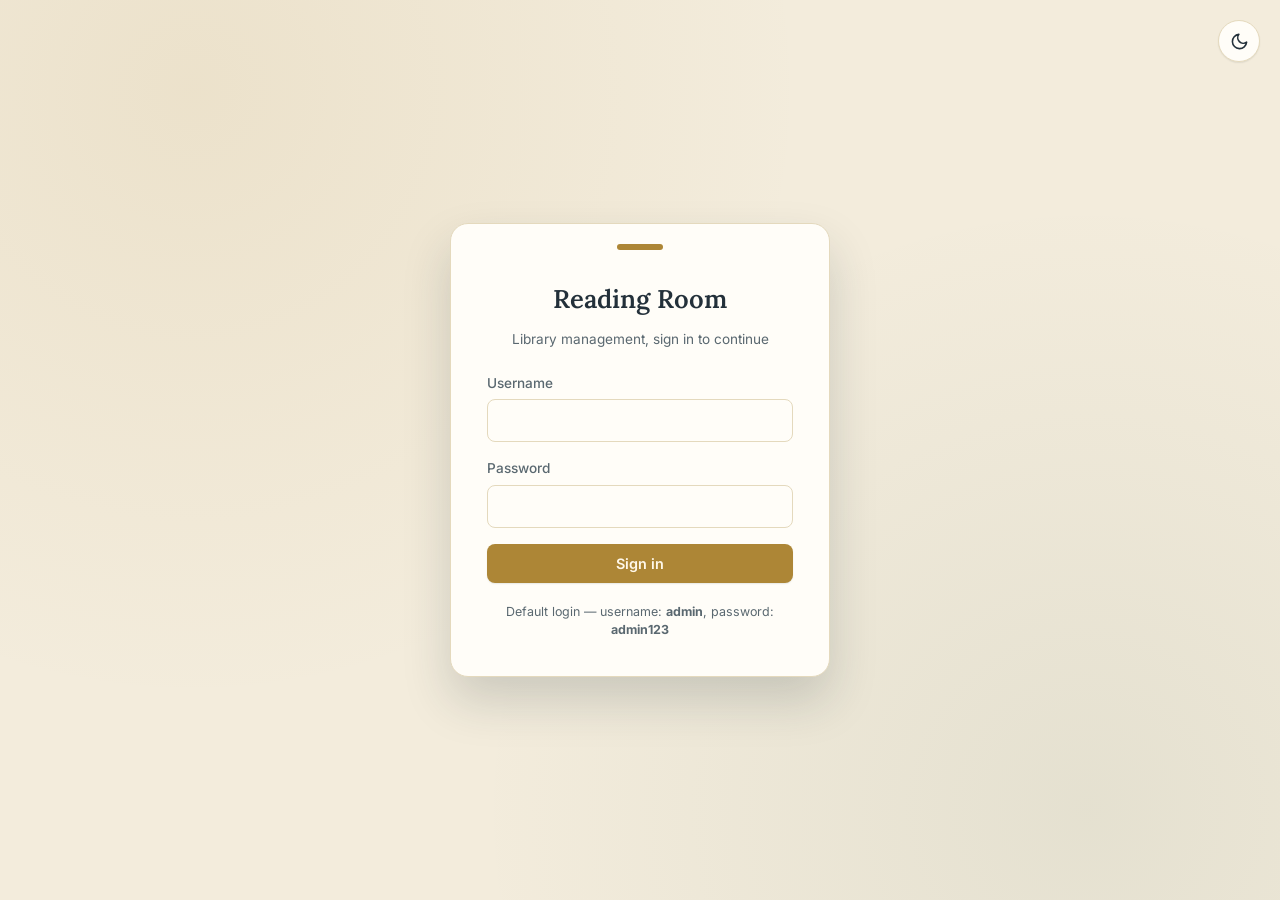
==== frontend/index.html @ c80c0e40 "feat: complete Library Management System with automated email reminders and secure .env configuratio" ====
<!DOCTYPE html>
<html lang="en">
<head>
<meta charset="UTF-8">
<meta name="viewport" content="width=device-width, initial-scale=1.0">
<script>(function(){try{var t=localStorage.getItem('lms-theme');if(t==='dark'){document.documentElement.setAttribute('data-theme','dark');}}catch(e){}})();</script>
<title>Sign in — Library Management System</title>
<link rel="stylesheet" href="css/style.css">
</head>
<body>
  <button class="theme-toggle-floating" onclick="toggleTheme()" aria-label="Switch to dark mode"></button>

  <div class="auth-screen">
    <div class="catalog-card">
      <h1>Reading Room</h1>
      <div class="eyebrow">Library management, sign in to continue</div>

      <div id="login-error" class="error-msg" style="display:none;"></div>

      <form id="login-form">
        <div class="field">
          <label for="username">Username</label>
          <input type="text" id="username" name="username" autocomplete="username" required>
        </div>
        <div class="field">
          <label for="password">Password</label>
          <input type="password" id="password" name="password" autocomplete="current-password" required>
        </div>
        <button type="submit" class="btn btn-primary btn-full">Sign in</button>
      </form>

      <div class="hint">Default login — username: <strong>admin</strong>, password: <strong>admin123</strong></div>
    </div>
  </div>

  <script src="js/api.js"></script>
  <script>
    (async function redirectIfLoggedIn() {
      try {
        const { user } = await api.me();
        if (user) window.location.href = "dashboard.html";
      } catch (e) { /* not logged in, stay on this page */ }
    })();

    document.getElementById("login-form").addEventListener("submit", async (e) => {
      e.preventDefault();
      const errorBox = document.getElementById("login-error");
      errorBox.style.display = "none";

      const username = document.getElementById("username").value.trim();
      const password = document.getElementById("password").value;

      try {
        await api.login(username, password);
        window.location.href = "dashboard.html";
      } catch (err) {
        errorBox.textContent = err.message;
        errorBox.style.display = "block";
      }
    });
  </script>
</body>
</html>
---- frontend/css/style.css ----
/* =========================================================
   Library Management System — "Reading Room" visual identity
   Palette: ink navy, parchment, brass, muted burgundy
   Type: Lora (serif, headings) + Inter (sans, UI/body)
   Modernized: softer depth, rounded surfaces, responsive
   sidebar drawer, and card-style tables on small screens.
   ========================================================= */

@import url('https://fonts.googleapis.com/css2?family=Lora:ital,wght@0,500;0,600;0,700;1,500&family=Inter:wght@400;500;600;700&display=swap');

:root {
  --ink: #23303a;
  --ink-soft: #5a6870;
  --parchment: #f3ecdc;
  --parchment-dark: #e8ddc4;
  --paper: #fffdf8;
  --brass: #ad8636;
  --brass-dark: #8a6924;
  --brass-soft: rgba(173, 134, 54, 0.12);
  --burgundy: #7c3b3b;
  --forest: #3c5a45;
  --line: #e4d9bd;
  --shadow-sm: 0 1px 2px rgba(35, 48, 58, 0.06), 0 1px 1px rgba(35, 48, 58, 0.04);
  --shadow-md: 0 8px 24px rgba(35, 48, 58, 0.08), 0 2px 6px rgba(35, 48, 58, 0.05);
  --shadow-lg: 0 24px 48px rgba(35, 48, 58, 0.18);
  --radius-sm: 8px;
  --radius-md: 12px;
  --radius-lg: 18px;
  --ease: cubic-bezier(0.4, 0, 0.2, 1);
  --sidebar-bg: #23303a;
  --sidebar-text: #f3ecdc;
  --badge-ok-bg: #e2ecdf;
  --badge-warn-bg: #f4e5cf;
  --badge-danger-bg: #f6e4e4;

  --font-display: 'Lora', Georgia, serif;
  --font-body: 'Inter', system-ui, sans-serif;
}

[data-theme="dark"] {
  --ink: #eef1f2;
  --ink-soft: #a7b2ba;
  --parchment: #151b21;
  --parchment-dark: #1e262d;
  --paper: #1b232a;
  --brass: #cf9f4e;
  --brass-dark: #e6b968;
  --brass-soft: rgba(207, 159, 78, 0.16);
  --burgundy: #e28b8b;
  --forest: #8fd0a0;
  --line: #333f48;
  --shadow-sm: 0 1px 2px rgba(0, 0, 0, 0.35);
  --shadow-md: 0 8px 24px rgba(0, 0, 0, 0.4), 0 2px 6px rgba(0, 0, 0, 0.3);
  --shadow-lg: 0 24px 48px rgba(0, 0, 0, 0.55);
  --sidebar-bg: #10151a;
  --badge-ok-bg: rgba(143, 208, 160, 0.16);
  --badge-warn-bg: rgba(207, 159, 78, 0.18);
  --badge-danger-bg: rgba(226, 139, 139, 0.16);
}

html { transition: background 0.2s var(--ease); }
body, .catalog-card, .paper-surface, .stat-card, .ledger-panel, .modal-box {
  transition: background-color 0.2s var(--ease), border-color 0.2s var(--ease), color 0.2s var(--ease);
}

* { box-sizing: border-box; }

html, body {
  margin: 0;
  padding: 0;
  background: var(--parchment);
  color: var(--ink);
  font-family: var(--font-body);
  font-size: 16px;
  line-height: 1.5;
  -webkit-font-smoothing: antialiased;
}

body { min-height: 100vh; }

h1, h2, h3 {
  font-family: var(--font-display);
  font-weight: 600;
  color: var(--ink);
  margin: 0 0 0.4em 0;
}

a { color: var(--brass-dark); }

button, input, select { font-family: inherit; }

/* ---------- Login screen ---------- */
.auth-screen {
  min-height: 100vh;
  display: flex;
  align-items: center;
  justify-content: center;
  padding: 24px;
  background:
    radial-gradient(circle at 15% 10%, rgba(173,134,54,0.10), transparent 45%),
    radial-gradient(circle at 85% 90%, rgba(60,90,69,0.08), transparent 45%),
    var(--parchment);
}

.catalog-card {
  background: var(--paper);
  border: 1px solid var(--line);
  border-radius: var(--radius-lg);
  box-shadow: var(--shadow-lg);
  width: 100%;
  max-width: 380px;
  padding: 44px 36px 36px;
  position: relative;
}

.catalog-card::before {
  content: "";
  position: absolute;
  top: 20px;
  left: 50%;
  transform: translateX(-50%);
  width: 46px;
  height: 6px;
  background: var(--brass);
  border-radius: 3px;
}

.catalog-card h1 {
  font-size: 1.6rem;
  text-align: center;
  margin-top: 12px;
}

.catalog-card .eyebrow {
  text-align: center;
  color: var(--ink-soft);
  font-size: 0.85rem;
  margin-bottom: 24px;
}

.field { margin-bottom: 16px; }

.field label {
  display: block;
  font-size: 0.85rem;
  color: var(--ink-soft);
  margin-bottom: 6px;
  font-weight: 500;
}

.field input, .field select, .field textarea {
  width: 100%;
  padding: 11px 13px;
  border: 1px solid var(--line);
  border-radius: var(--radius-sm);
  background: var(--paper);
  font-size: 0.95rem;
  color: var(--ink);
  transition: border-color 0.15s var(--ease), box-shadow 0.15s var(--ease);
}

.field input:focus, .field select:focus, .field textarea:focus {
  outline: none;
  border-color: var(--brass);
  box-shadow: 0 0 0 3px var(--brass-soft);
}

.btn {
  display: inline-flex;
  align-items: center;
  justify-content: center;
  gap: 6px;
  border: none;
  border-radius: var(--radius-sm);
  padding: 11px 20px;
  font-weight: 600;
  font-size: 0.9rem;
  cursor: pointer;
  transition: transform 0.08s var(--ease), background 0.15s var(--ease), box-shadow 0.15s var(--ease);
  box-shadow: var(--shadow-sm);
}

.btn-primary { background: var(--brass); color: #fff8ea; }
.btn-primary:hover { background: var(--brass-dark); box-shadow: var(--shadow-md); transform: translateY(-2px); }
.btn-secondary { background: var(--parchment-dark); color: var(--ink); box-shadow: none; }
.btn-secondary:hover { background: var(--line); box-shadow: var(--shadow-sm); transform: translateY(-2px); }
.btn-danger { background: var(--burgundy); color: #fdf3f3; }
.btn-danger:hover { background: #602c2c; box-shadow: var(--shadow-md); transform: translateY(-2px); }
.btn:active { transform: translateY(1px); box-shadow: none; }
.btn-full { width: 100%; }

.error-msg {
  background: var(--badge-danger-bg);
  border: 1px solid var(--burgundy);
  color: var(--burgundy);
  padding: 9px 13px;
  border-radius: var(--radius-sm);
  font-size: 0.85rem;
  margin-bottom: 14px;
}

.hint {
  text-align: center;
  font-size: 0.78rem;
  color: var(--ink-soft);
  margin-top: 20px;
}

/* ---------- App shell ---------- */
.app-shell {
  display: grid;
  grid-template-columns: 232px 1fr;
  min-height: 100vh;
}

.sidebar {
  background: var(--sidebar-bg);
  color: var(--sidebar-text);
  padding: 28px 20px;
  display: flex;
  flex-direction: column;
  position: sticky;
  top: 0;
  height: 100vh;
}

.sidebar .brand {
  font-family: var(--font-display);
  font-size: 1.2rem;
  font-weight: 700;
  margin-bottom: 4px;
}

.sidebar .brand-sub {
  font-size: 0.72rem;
  color: #a9b4ba;
  margin-bottom: 30px;
}

.sidebar nav {
  display: flex;
  flex-direction: column;
  gap: 3px;
}

.sidebar nav a {
  color: #cdd6da;
  text-decoration: none;
  padding: 10px 12px;
  border-radius: var(--radius-sm);
  font-size: 0.9rem;
  font-weight: 500;
  border-left: 3px solid transparent;
  transition: background 0.15s var(--ease), color 0.15s var(--ease), transform 0.15s var(--ease);
}

.sidebar nav a:hover { background: rgba(255,255,255,0.07); color: #fff; transform: translateX(2px); }

.sidebar nav a.active {
  color: #fff;
  background: rgba(173,134,54,0.22);
  border-left-color: var(--brass);
}

.sidebar .user-box {
  margin-top: auto;
  padding-top: 20px;
  border-top: 1px solid rgba(255,255,255,0.12);
  font-size: 0.8rem;
}

.sidebar .user-box .name { font-weight: 600; color: #fff; }
.sidebar .user-box .role { color: #a9b4ba; margin-bottom: 12px; text-transform: capitalize; }

/* ---------- Theme toggle ---------- */
.theme-toggle {
  display: flex;
  align-items: center;
  justify-content: center;
  gap: 8px;
  width: 100%;
  background: rgba(255,255,255,0.06);
  border: 1px solid rgba(255,255,255,0.14);
  color: var(--sidebar-text);
  padding: 9px 12px;
  border-radius: var(--radius-sm);
  cursor: pointer;
  font-size: 0.82rem;
  font-weight: 500;
  margin-bottom: 12px;
  transition: background 0.15s var(--ease), transform 0.1s var(--ease);
}
.theme-toggle:hover { background: rgba(255,255,255,0.14); transform: translateY(-1px); }
.theme-toggle:active { transform: translateY(0); }
.theme-toggle svg { width: 16px; height: 16px; flex-shrink: 0; }

.theme-toggle-floating {
  position: fixed;
  top: 20px;
  right: 20px;
  width: 42px;
  height: 42px;
  border-radius: 50%;
  background: var(--paper);
  border: 1px solid var(--line);
  color: var(--ink);
  display: flex;
  align-items: center;
  justify-content: center;
  cursor: pointer;
  box-shadow: var(--shadow-sm);
  transition: box-shadow 0.15s var(--ease), transform 0.15s var(--ease);
  z-index: 20;
}
.theme-toggle-floating:hover { box-shadow: var(--shadow-md); transform: translateY(-2px); }
.theme-toggle-floating:active { transform: translateY(0); }
.theme-toggle-floating svg { width: 19px; height: 19px; }

/* Mobile topbar + drawer controls (hidden on desktop) */
.mobile-topbar { display: none; }
.sidebar-backdrop { display: none; }
.sidebar-close { display: none; }

.main {
  padding: 32px 40px;
  max-width: 1200px;
  width: 100%;
}

.page-header {
  display: flex;
  align-items: flex-end;
  justify-content: space-between;
  margin-bottom: 24px;
  flex-wrap: wrap;
  gap: 12px;
}

.page-header p {
  color: var(--ink-soft);
  margin: 4px 0 0 0;
  font-size: 0.92rem;
}

/* ---------- Stat cards ---------- */
.stat-grid {
  display: grid;
  grid-template-columns: repeat(auto-fit, minmax(180px, 1fr));
  gap: 16px;
  margin-bottom: 32px;
}

.stat-card {
  background: var(--paper);
  border: 1px solid var(--line);
  border-radius: var(--radius-md);
  padding: 20px 22px;
  box-shadow: var(--shadow-sm);
  transition: box-shadow 0.15s var(--ease), transform 0.15s var(--ease);
}

.stat-card:hover { box-shadow: var(--shadow-md); transform: translateY(-1px); }

.stat-card .value {
  font-family: var(--font-display);
  font-size: 2rem;
  font-weight: 700;
  color: var(--ink);
  line-height: 1.1;
}

.stat-card .label {
  color: var(--ink-soft);
  font-size: 0.82rem;
  margin-top: 4px;
}

.stat-card.warn .value { color: var(--burgundy); }

/* ---------- Ledger tables ---------- */
.ledger-panel {
  background: var(--paper);
  border: 1px solid var(--line);
  border-radius: var(--radius-md);
  overflow: hidden;
  box-shadow: var(--shadow-sm);
}

.ledger-toolbar {
  display: flex;
  gap: 10px;
  padding: 16px 20px;
  border-bottom: 1px solid var(--line);
  flex-wrap: wrap;
  align-items: center;
  justify-content: space-between;
}

.ledger-toolbar .search-box {
  flex: 1;
  min-width: 180px;
  max-width: 320px;
}

.ledger-toolbar .search-box input,
.ledger-toolbar select {
  width: 100%;
  padding: 9px 13px;
  border: 1px solid var(--line);
  border-radius: var(--radius-sm);
  font-family: var(--font-body);
  background: var(--paper);
  color: var(--ink);
  transition: border-color 0.15s var(--ease), box-shadow 0.15s var(--ease);
}

.ledger-toolbar .search-box input:focus,
.ledger-toolbar select:focus {
  outline: none;
  border-color: var(--brass);
  box-shadow: 0 0 0 3px var(--brass-soft);
}

table.ledger {
  width: 100%;
  border-collapse: collapse;
  font-size: 0.9rem;
}

table.ledger thead th {
  text-align: left;
  padding: 12px 20px;
  background: var(--parchment-dark);
  color: var(--ink-soft);
  font-weight: 600;
  font-size: 0.76rem;
  letter-spacing: 0.02em;
  border-bottom: 1px solid var(--line);
}

table.ledger tbody td {
  padding: 14px 20px;
  border-bottom: 1px solid var(--line);
  vertical-align: middle;
}

table.ledger tbody tr:last-child td { border-bottom: none; }
table.ledger tbody tr { transition: background 0.12s var(--ease); }
table.ledger tbody tr:hover { background: var(--brass-soft); }

.badge {
  display: inline-block;
  padding: 4px 11px;
  border-radius: 20px;
  font-size: 0.74rem;
  font-weight: 600;
  white-space: nowrap;
}

.badge-ok { background: var(--badge-ok-bg); color: var(--forest); }
.badge-warn { background: var(--badge-warn-bg); color: var(--brass-dark); }
.badge-danger { background: var(--badge-danger-bg); color: var(--burgundy); }

.row-actions { display: flex; gap: 6px; flex-wrap: wrap; }
.row-actions button {
  border: none;
  background: var(--parchment-dark);
  cursor: pointer;
  font-size: 0.8rem;
  font-weight: 600;
  color: var(--brass-dark);
  padding: 6px 12px;
  border-radius: 20px;
  transition: background 0.15s var(--ease), transform 0.1s var(--ease), box-shadow 0.15s var(--ease);
}
.row-actions button:hover { background: var(--line); transform: translateY(-1px); box-shadow: var(--shadow-sm); }
.row-actions button:active { transform: translateY(0); }
.row-actions button.danger { color: var(--burgundy); }

.empty-state {
  padding: 44px 20px;
  text-align: center;
  color: var(--ink-soft);
}

/* ---------- Modal ---------- */
.modal-overlay {
  position: fixed;
  inset: 0;
  background: rgba(35,48,58,0.5);
  backdrop-filter: blur(2px);
  display: none;
  align-items: center;
  justify-content: center;
  padding: 20px;
  z-index: 50;
}

.modal-overlay.open { display: flex; animation: fadeIn 0.15s var(--ease); }

@keyframes fadeIn { from { opacity: 0; } to { opacity: 1; } }
@keyframes slideUp { from { opacity: 0; transform: translateY(12px) scale(0.98); } to { opacity: 1; transform: translateY(0) scale(1); } }

.modal-box {
  background: var(--paper);
  border-radius: var(--radius-lg);
  width: 100%;
  max-width: 460px;
  max-height: 90vh;
  overflow-y: auto;
  padding: 28px 30px;
  box-shadow: var(--shadow-lg);
  animation: slideUp 0.18s var(--ease);
}

.modal-box h2 { font-size: 1.2rem; }

.modal-footer {
  display: flex;
  justify-content: flex-end;
  gap: 10px;
  margin-top: 22px;
}

.form-grid {
  display: grid;
  grid-template-columns: 1fr 1fr;
  gap: 0 14px;
}
.form-grid .field.full { grid-column: 1 / -1; }

.toast {
  position: fixed;
  bottom: 24px;
  right: 24px;
  left: 24px;
  margin: 0 auto;
  max-width: 360px;
  background: var(--sidebar-bg);
  color: #fff;
  padding: 13px 18px;
  border-radius: var(--radius-sm);
  font-size: 0.88rem;
  box-shadow: var(--shadow-lg);
  opacity: 0;
  transform: translateY(8px);
  transition: opacity 0.2s var(--ease), transform 0.2s var(--ease);
  z-index: 100;
  pointer-events: none;
}
.toast.show { opacity: 1; transform: translateY(0); }
.toast.error { background: var(--burgundy); }

@media (min-width: 560px) {
  .toast { left: auto; margin: 0; }
}

/* =========================================================
   Responsive: tablet and mobile
   ========================================================= */
@media (max-width: 900px) {
  .app-shell { grid-template-columns: 1fr; }

  .mobile-topbar {
    display: flex;
    align-items: center;
    justify-content: space-between;
    gap: 12px;
    padding: 14px 18px;
    background: var(--sidebar-bg);
    color: var(--sidebar-text);
    position: sticky;
    top: 0;
    z-index: 30;
  }

  .mobile-topbar .brand {
    font-family: var(--font-display);
    font-weight: 700;
    font-size: 1.05rem;
    color: #fff;
  }

  .menu-toggle {
    background: rgba(255,255,255,0.08);
    border: none;
    color: #fff;
    width: 38px;
    height: 38px;
    border-radius: var(--radius-sm);
    display: flex;
    align-items: center;
    justify-content: center;
    cursor: pointer;
    flex-shrink: 0;
    transition: background 0.15s var(--ease), transform 0.1s var(--ease);
  }
  .menu-toggle:hover { background: rgba(255,255,255,0.16); transform: translateY(-1px); }
  .menu-toggle:active { transform: translateY(0); }
  .menu-toggle svg { width: 20px; height: 20px; }

  .sidebar {
    position: fixed;
    top: 0;
    left: 0;
    height: 100vh;
    width: 260px;
    max-width: 82vw;
    transform: translateX(-100%);
    transition: transform 0.22s var(--ease);
    z-index: 60;
    box-shadow: var(--shadow-lg);
  }

  .sidebar.open { transform: translateX(0); }

  .sidebar-close {
    display: block;
    position: absolute;
    top: 18px;
    right: 16px;
    background: none;
    border: none;
    color: #cdd6da;
    font-size: 1.4rem;
    cursor: pointer;
    line-height: 1;
  }

  .sidebar-backdrop {
    display: none;
    position: fixed;
    inset: 0;
    background: rgba(20,26,31,0.5);
    z-index: 55;
  }
  .sidebar-backdrop.open { display: block; }

  .main { padding: 22px 18px; }
  .form-grid { grid-template-columns: 1fr; }
}

@media (max-width: 640px) {
  .page-header { align-items: flex-start; }
  .page-header .btn { width: 100%; }
  .page-header > div:first-child { width: 100%; }

  .stat-grid { grid-template-columns: repeat(2, 1fr); gap: 10px; }
  .stat-card { padding: 14px 16px; }
  .stat-card .value { font-size: 1.5rem; }

  /* Turn ledger tables into stacked cards */
  table.ledger thead { display: none; }
  table.ledger, table.ledger tbody, table.ledger tr, table.ledger td { display: block; width: 100%; }
  table.ledger tbody tr {
    padding: 14px 16px;
    border-bottom: 1px solid var(--line);
  }
  table.ledger tbody td {
    display: flex;
    justify-content: space-between;
    align-items: center;
    gap: 12px;
    padding: 6px 0;
    border-bottom: none;
    text-align: right;
  }
  table.ledger tbody td[data-label]::before {
    content: attr(data-label);
    color: var(--ink-soft);
    font-size: 0.76rem;
    font-weight: 600;
    text-align: left;
  }
  table.ledger tbody td:empty,
  table.ledger tbody td:not([data-label]) { justify-content: flex-end; }
  .row-actions { justify-content: flex-end; width: 100%; }

  table.ledger tbody td.empty-state {
    display: block;
    text-align: center;
    padding: 40px 16px;
  }

  .modal-box { padding: 22px 20px; border-radius: var(--radius-md); }
}
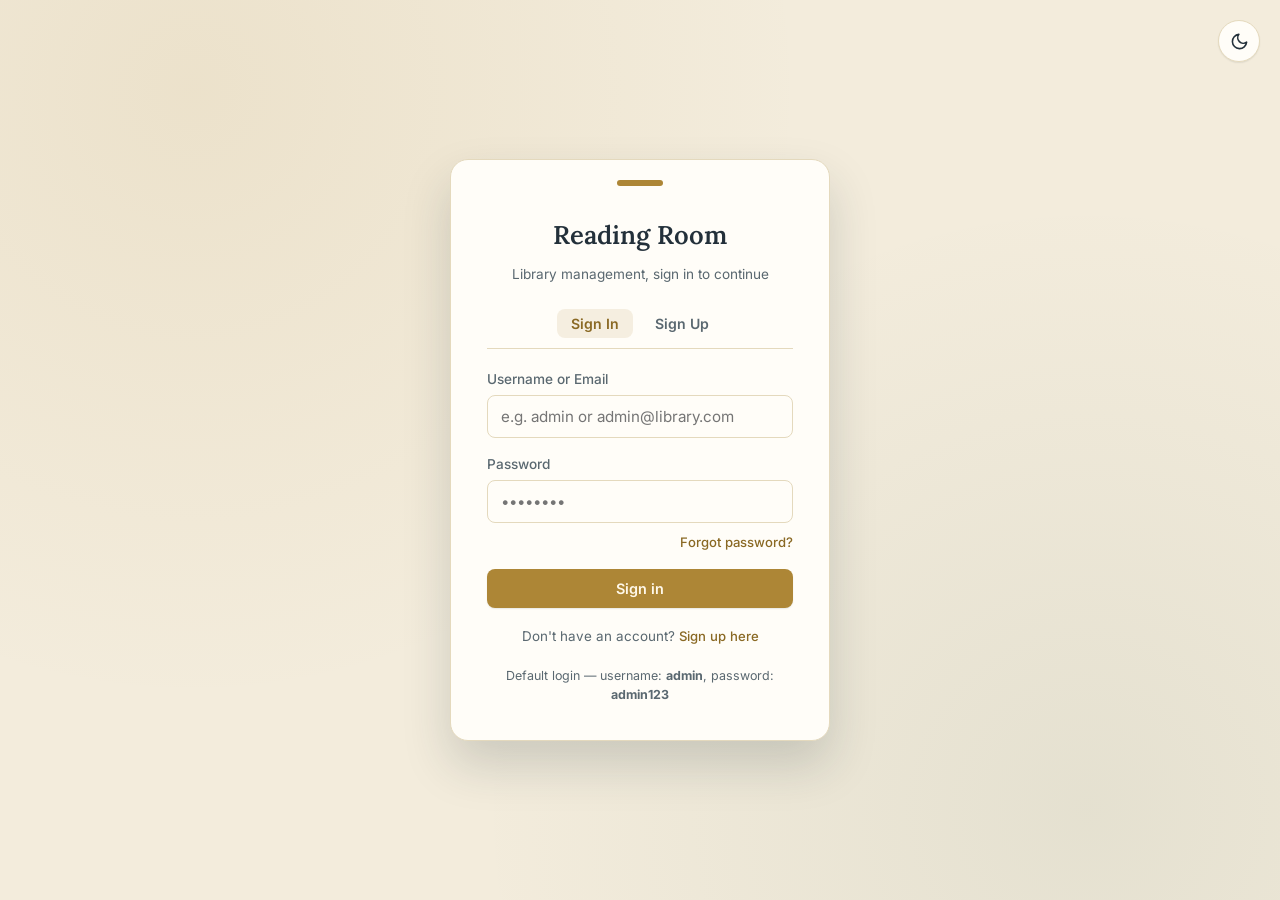
==== commit 1abb54b8: "feat: add user registration (sign-up) and forgot/reset password via SMTP" ====
--- a/frontend/index.html
+++ b/frontend/index.html
@@ -4,7 +4,7 @@
 <meta charset="UTF-8">
 <meta name="viewport" content="width=device-width, initial-scale=1.0">
 <script>(function(){try{var t=localStorage.getItem('lms-theme');if(t==='dark'){document.documentElement.setAttribute('data-theme','dark');}}catch(e){}})();</script>
-<title>Sign in — Library Management System</title>
+<title>Account Access — Library Management System</title>
 <link rel="stylesheet" href="css/style.css">
 </head>
 <body>
@@ -13,49 +13,316 @@
   <div class="auth-screen">
     <div class="catalog-card">
       <h1>Reading Room</h1>
-      <div class="eyebrow">Library management, sign in to continue</div>
-
-      <div id="login-error" class="error-msg" style="display:none;"></div>
-
-      <form id="login-form">
-        <div class="field">
-          <label for="username">Username</label>
-          <input type="text" id="username" name="username" autocomplete="username" required>
+      <div class="eyebrow" id="auth-eyebrow">Library management, sign in to continue</div>
+
+      <div id="auth-error" class="error-msg" style="display:none;"></div>
+      <div id="auth-success" class="success-msg" style="display:none;"></div>
+
+      <!-- Navigation Tabs (Login & Register) -->
+      <div class="auth-nav" id="auth-nav">
+        <button type="button" class="auth-nav-tab active" id="tab-login" onclick="showView('login')">Sign In</button>
+        <button type="button" class="auth-nav-tab" id="tab-register" onclick="showView('register')">Sign Up</button>
+      </div>
+
+      <!-- VIEW 1: SIGN IN -->
+      <div id="view-login">
+        <form id="login-form">
+          <div class="field">
+            <label for="login-id">Username or Email</label>
+            <input type="text" id="login-id" name="username" autocomplete="username" placeholder="e.g. admin or admin@library.com" required>
+          </div>
+          <div class="field">
+            <label for="login-password">Password</label>
+            <input type="password" id="login-password" name="password" autocomplete="current-password" placeholder="••••••••" required>
+          </div>
+          <div class="auth-sublink-row">
+            <a href="#" onclick="showView('forgot'); return false;">Forgot password?</a>
+          </div>
+          <button type="submit" class="btn btn-primary btn-full">Sign in</button>
+        </form>
+        <div class="auth-switch">
+          Don't have an account? <a href="#" onclick="showView('register'); return false;">Sign up here</a>
         </div>
-        <div class="field">
-          <label for="password">Password</label>
-          <input type="password" id="password" name="password" autocomplete="current-password" required>
+        <div class="hint">Default login — username: <strong>admin</strong>, password: <strong>admin123</strong></div>
+      </div>
+
+      <!-- VIEW 2: SIGN UP -->
+      <div id="view-register" style="display:none;">
+        <form id="register-form">
+          <div class="field">
+            <label for="reg-name">Full Name</label>
+            <input type="text" id="reg-name" placeholder="Jane Doe" required>
+          </div>
+          <div class="field">
+            <label for="reg-email">Email Address</label>
+            <input type="email" id="reg-email" placeholder="jane@example.com" required>
+          </div>
+          <div class="field">
+            <label for="reg-username">Username</label>
+            <input type="text" id="reg-username" placeholder="janedoe" autocomplete="username" required>
+          </div>
+          <div class="field">
+            <label for="reg-password">Password (min. 6 characters)</label>
+            <input type="password" id="reg-password" minlength="6" placeholder="••••••••" autocomplete="new-password" required>
+          </div>
+          <div class="field">
+            <label for="reg-confirm-password">Confirm Password</label>
+            <input type="password" id="reg-confirm-password" minlength="6" placeholder="••••••••" autocomplete="new-password" required>
+          </div>
+          <button type="submit" class="btn btn-primary btn-full">Create Account</button>
+        </form>
+        <div class="auth-switch">
+          Already have an account? <a href="#" onclick="showView('login'); return false;">Sign in</a>
         </div>
-        <button type="submit" class="btn btn-primary btn-full">Sign in</button>
-      </form>
-
-      <div class="hint">Default login — username: <strong>admin</strong>, password: <strong>admin123</strong></div>
+      </div>
+
+      <!-- VIEW 3: FORGOT PASSWORD -->
+      <div id="view-forgot" style="display:none;">
+        <p style="font-size: 0.84rem; color: var(--ink-soft); margin-top: 0; margin-bottom: 16px; line-height: 1.4;">
+          Enter your registered username or email. We will send you a secure password reset link and token.
+        </p>
+        <form id="forgot-form">
+          <div class="field">
+            <label for="forgot-login">Username or Email</label>
+            <input type="text" id="forgot-login" placeholder="e.g. admin or admin@library.com" required>
+          </div>
+          <button type="submit" class="btn btn-primary btn-full">Send Reset Instructions</button>
+        </form>
+        <div class="auth-switch">
+          <a href="#" onclick="showView('login'); return false;">&larr; Back to Sign In</a>
+        </div>
+      </div>
+
+      <!-- VIEW 4: RESET PASSWORD -->
+      <div id="view-reset" style="display:none;">
+        <p style="font-size: 0.84rem; color: var(--ink-soft); margin-top: 0; margin-bottom: 16px; line-height: 1.4;">
+          Enter your reset token and choose a new password.
+        </p>
+        <form id="reset-form">
+          <div class="field">
+            <label for="reset-token">Reset Token</label>
+            <input type="text" id="reset-token" placeholder="Paste token from email" required>
+          </div>
+          <div class="field">
+            <label for="reset-new-password">New Password (min. 6 characters)</label>
+            <input type="password" id="reset-new-password" minlength="6" placeholder="••••••••" autocomplete="new-password" required>
+          </div>
+          <div class="field">
+            <label for="reset-confirm-password">Confirm New Password</label>
+            <input type="password" id="reset-confirm-password" minlength="6" placeholder="••••••••" autocomplete="new-password" required>
+          </div>
+          <button type="submit" class="btn btn-primary btn-full">Save New Password</button>
+        </form>
+        <div class="auth-switch">
+          <a href="#" onclick="showView('login'); return false;">&larr; Back to Sign In</a>
+        </div>
+      </div>
+
     </div>
   </div>
 
   <script src="js/api.js"></script>
   <script>
+    function toggleTheme() {
+      const cur = document.documentElement.getAttribute("data-theme");
+      const next = cur === "dark" ? "light" : "dark";
+      document.documentElement.setAttribute("data-theme", next);
+      localStorage.setItem("lms-theme", next);
+    }
+
+    const views = {
+      login: {
+        el: document.getElementById("view-login"),
+        title: "Sign in — Library Management System",
+        eyebrow: "Library management, sign in to continue",
+        showNav: true,
+        tabId: "tab-login",
+      },
+      register: {
+        el: document.getElementById("view-register"),
+        title: "Create Account — Library Management System",
+        eyebrow: "Create a staff account to get started",
+        showNav: true,
+        tabId: "tab-register",
+      },
+      forgot: {
+        el: document.getElementById("view-forgot"),
+        title: "Forgot Password — Library Management System",
+        eyebrow: "Reset your password via registered email",
+        showNav: false,
+        tabId: null,
+      },
+      reset: {
+        el: document.getElementById("view-reset"),
+        title: "Reset Password — Library Management System",
+        eyebrow: "Set a new password for your account",
+        showNav: false,
+        tabId: null,
+      },
+    };
+
+    function showError(msg) {
+      const errorBox = document.getElementById("auth-error");
+      const successBox = document.getElementById("auth-success");
+      successBox.style.display = "none";
+      errorBox.textContent = msg;
+      errorBox.style.display = "block";
+    }
+
+    function showSuccess(msg) {
+      const errorBox = document.getElementById("auth-error");
+      const successBox = document.getElementById("auth-success");
+      errorBox.style.display = "none";
+      successBox.textContent = msg;
+      successBox.style.display = "block";
+    }
+
+    function clearMessages() {
+      document.getElementById("auth-error").style.display = "none";
+      document.getElementById("auth-success").style.display = "none";
+    }
+
+    function showView(name) {
+      clearMessages();
+      Object.keys(views).forEach((k) => {
+        views[k].el.style.display = k === name ? "block" : "none";
+      });
+
+      const config = views[name];
+      if (config) {
+        document.title = config.title;
+        document.getElementById("auth-eyebrow").textContent = config.eyebrow;
+        document.getElementById("auth-nav").style.display = config.showNav ? "flex" : "none";
+
+        document.querySelectorAll(".auth-nav-tab").forEach((tab) => tab.classList.remove("active"));
+        if (config.tabId) {
+          const tab = document.getElementById(config.tabId);
+          if (tab) tab.classList.add("active");
+        }
+      }
+    }
+
+    // Check if user is already authenticated
     (async function redirectIfLoggedIn() {
       try {
         const { user } = await api.me();
         if (user) window.location.href = "dashboard.html";
-      } catch (e) { /* not logged in, stay on this page */ }
+      } catch (e) { /* not logged in, stay on auth screen */ }
     })();
 
+    // Check URL parameters for view or token
+    (function handleUrlParams() {
+      const params = new URLSearchParams(window.location.search);
+      const token = params.get("token");
+      const viewParam = params.get("view");
+
+      if (token) {
+        showView("reset");
+        document.getElementById("reset-token").value = token;
+      } else if (viewParam && views[viewParam]) {
+        showView(viewParam);
+      }
+    })();
+
+    // 1. Sign In form handler
     document.getElementById("login-form").addEventListener("submit", async (e) => {
       e.preventDefault();
-      const errorBox = document.getElementById("login-error");
-      errorBox.style.display = "none";
-
-      const username = document.getElementById("username").value.trim();
-      const password = document.getElementById("password").value;
-
-      try {
-        await api.login(username, password);
+      clearMessages();
+      const loginId = document.getElementById("login-id").value.trim();
+      const password = document.getElementById("login-password").value;
+
+      try {
+        await api.login(loginId, password);
         window.location.href = "dashboard.html";
       } catch (err) {
-        errorBox.textContent = err.message;
-        errorBox.style.display = "block";
+        showError(err.message);
+      }
+    });
+
+    // 2. Sign Up form handler
+    document.getElementById("register-form").addEventListener("submit", async (e) => {
+      e.preventDefault();
+      clearMessages();
+
+      const fullName = document.getElementById("reg-name").value.trim();
+      const email = document.getElementById("reg-email").value.trim();
+      const username = document.getElementById("reg-username").value.trim();
+      const password = document.getElementById("reg-password").value;
+      const confirmPassword = document.getElementById("reg-confirm-password").value;
+
+      if (password !== confirmPassword) {
+        showError("Passwords do not match. Please verify and try again.");
+        return;
+      }
+
+      try {
+        await api.register({
+          full_name: fullName,
+          email: email,
+          username: username,
+          password: password,
+        });
+        showSuccess("Account created successfully! Redirecting to dashboard...");
+        setTimeout(() => {
+          window.location.href = "dashboard.html";
+        }, 1200);
+      } catch (err) {
+        showError(err.message);
+      }
+    });
+
+    // 3. Forgot Password form handler
+    document.getElementById("forgot-form").addEventListener("submit", async (e) => {
+      e.preventDefault();
+      clearMessages();
+
+      const login = document.getElementById("forgot-login").value.trim();
+      const submitBtn = e.target.querySelector("button[type='submit']");
+      submitBtn.disabled = true;
+      submitBtn.textContent = "Sending...";
+
+      try {
+        const res = await api.forgotPassword(login);
+        showSuccess(res.message);
+      } catch (err) {
+        showError(err.message);
+      } finally {
+        submitBtn.disabled = false;
+        submitBtn.textContent = "Send Reset Instructions";
+      }
+    });
+
+    // 4. Reset Password form handler
+    document.getElementById("reset-form").addEventListener("submit", async (e) => {
+      e.preventDefault();
+      clearMessages();
+
+      const token = document.getElementById("reset-token").value.trim();
+      const newPassword = document.getElementById("reset-new-password").value;
+      const confirmPassword = document.getElementById("reset-confirm-password").value;
+
+      if (newPassword !== confirmPassword) {
+        showError("Passwords do not match. Please verify and try again.");
+        return;
+      }
+
+      const submitBtn = e.target.querySelector("button[type='submit']");
+      submitBtn.disabled = true;
+      submitBtn.textContent = "Saving...";
+
+      try {
+        const res = await api.resetPassword(token, newPassword);
+        showSuccess(res.message);
+        setTimeout(() => {
+          showView("login");
+          document.getElementById("login-id").value = "";
+          document.getElementById("login-password").value = "";
+        }, 2200);
+      } catch (err) {
+        showError(err.message);
+      } finally {
+        submitBtn.disabled = false;
+        submitBtn.textContent = "Save New Password";
       }
     });
   </script>
--- a/frontend/css/style.css
+++ b/frontend/css/style.css
@@ -199,6 +199,71 @@
   margin-bottom: 14px;
 }
 
+.success-msg {
+  background: var(--badge-ok-bg);
+  border: 1px solid var(--forest);
+  color: var(--forest);
+  padding: 9px 13px;
+  border-radius: var(--radius-sm);
+  font-size: 0.85rem;
+  margin-bottom: 14px;
+}
+
+.auth-nav {
+  display: flex;
+  justify-content: center;
+  gap: 8px;
+  margin-bottom: 20px;
+  border-bottom: 1px solid var(--line);
+  padding-bottom: 10px;
+}
+
+.auth-nav-tab {
+  background: none;
+  border: none;
+  padding: 6px 14px;
+  font-size: 0.88rem;
+  font-weight: 600;
+  color: var(--ink-soft);
+  cursor: pointer;
+  border-radius: var(--radius-sm);
+  transition: all 0.15s var(--ease);
+}
+
+.auth-nav-tab:hover {
+  color: var(--ink);
+}
+
+.auth-nav-tab.active {
+  background: var(--brass-soft);
+  color: var(--brass-dark);
+}
+
+.auth-sublink-row {
+  display: flex;
+  justify-content: flex-end;
+  margin-top: -6px;
+  margin-bottom: 16px;
+}
+
+.auth-sublink-row a, .auth-switch a {
+  font-size: 0.82rem;
+  color: var(--brass-dark);
+  text-decoration: none;
+  font-weight: 500;
+}
+
+.auth-sublink-row a:hover, .auth-switch a:hover {
+  text-decoration: underline;
+}
+
+.auth-switch {
+  text-align: center;
+  font-size: 0.84rem;
+  color: var(--ink-soft);
+  margin-top: 18px;
+}
+
 .hint {
   text-align: center;
   font-size: 0.78rem;
